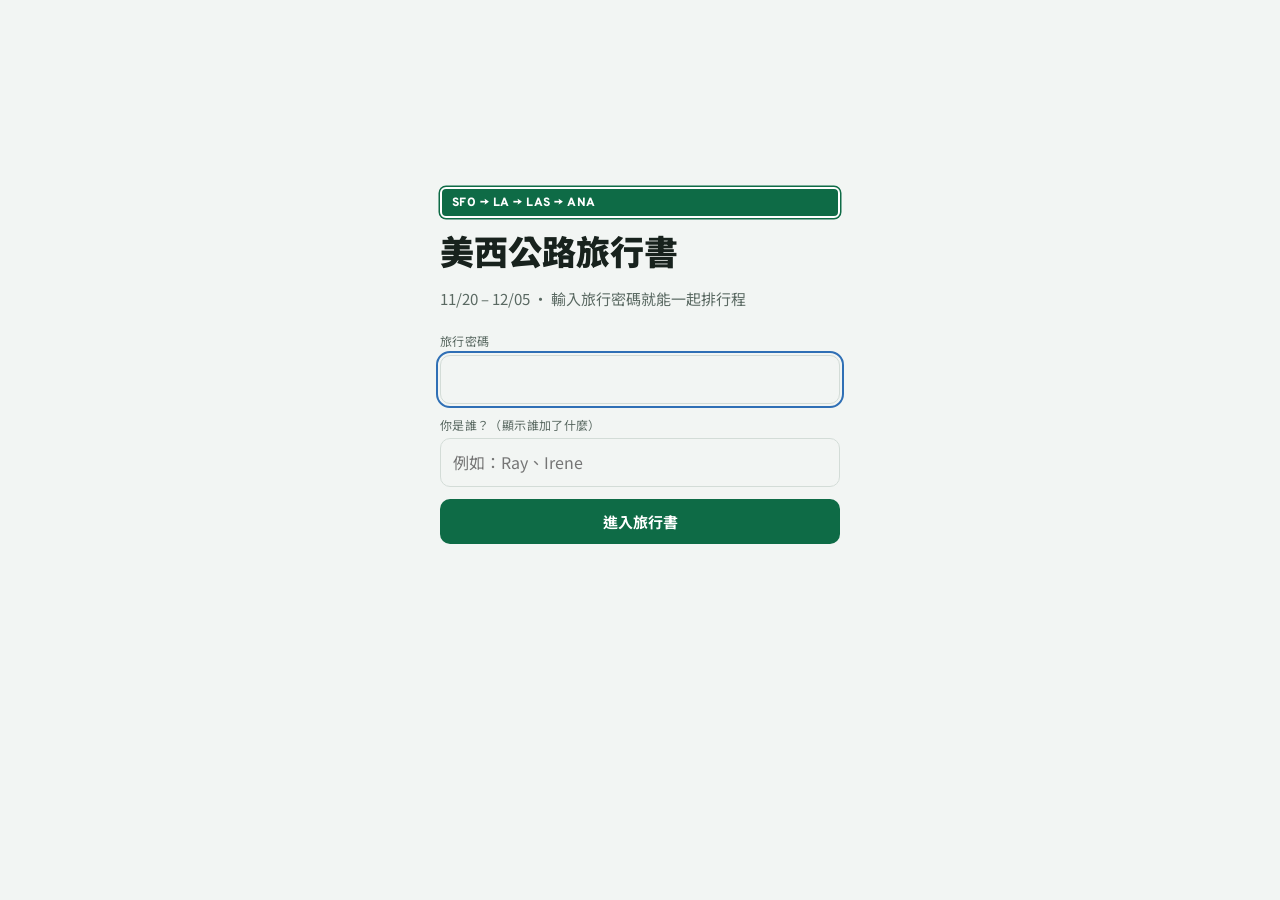
==== index.html @ 907d8ca8 "新增問題討論區，AI 小幫手根據行程回答 Co-Authored-By: Claude Opus 5.5 <noreply@anthropic.com> Claude-Session: https:/" ====
<!doctype html>
<html lang="zh-Hant">
<head>
<meta charset="utf-8">
<meta name="viewport" content="width=device-width,initial-scale=1,viewport-fit=cover">
<meta name="theme-color" content="#0E6B46">
<meta name="robots" content="noindex,nofollow">
<title>美西公路旅行書</title>
<link rel="preconnect" href="https://fonts.googleapis.com">
<link rel="preconnect" href="https://fonts.gstatic.com" crossorigin>
<link rel="stylesheet" href="https://fonts.googleapis.com/css2?family=Overpass:wght@400;600;800;900&family=Overpass+Mono:wght@500;700&family=Noto+Sans+TC:wght@400;500;700;900&display=swap">
<link rel="stylesheet" href="style.css?v=10">
<link rel="icon" href="data:image/svg+xml,%3Csvg xmlns='http://www.w3.org/2000/svg' viewBox='0 0 64 64'%3E%3Crect x='4' y='10' width='56' height='44' rx='8' fill='%230E6B46' stroke='white' stroke-width='3'/%3E%3Cpath d='M18 40h28M32 22v18m-8-8 8-10 8 10' stroke='white' stroke-width='5' fill='none' stroke-linecap='round' stroke-linejoin='round'/%3E%3C/svg%3E">
</head>
<body>

<!-- 密碼畫面 -->
<main id="gate" class="gate" hidden>
  <div class="gate-card">
    <div class="sign big">SFO → LA → LAS → ANA</div>
    <h1>美西公路旅行書</h1>
    <p class="muted">11/20 – 12/05 · 輸入旅行密碼就能一起排行程</p>
    <form id="gateForm" class="stack" autocomplete="off">
      <div class="field"><label for="gPass">旅行密碼</label><input id="gPass" type="password" required autocomplete="current-password"></div>
      <div class="field"><label for="gName">你是誰？（顯示誰加了什麼）</label><input id="gName" type="text" maxlength="20" placeholder="例如：Ray、Irene"></div>
      <button class="btn" id="gBtn" type="submit">進入旅行書</button>
      <p class="err" id="gErr" role="alert"></p>
    </form>
  </div>
</main>

<!-- 主畫面 -->
<div id="app" class="wrap" hidden>
  <header class="hero">
    <div class="eyebrow">11/20 – 12/05 · 16 天 · 自駕一圈</div>
    <h1>美西公路旅行書</h1>
    <p class="count" id="count"></p>
    <div class="route" aria-label="路線">
      <span class="sign">SFO</span><span class="arr">→</span><span class="sign">LA</span><span class="arr">→</span><span class="sign">LAS</span><span class="arr">→</span><span class="sign">ANAHEIM</span><span class="arr">→</span><span class="sign">SFO</span>
    </div>
  </header>

  <form class="namebar" id="nameBar" autocomplete="off" hidden>
    <label for="nName">你是誰？加行程時會標上名字</label>
    <div class="namebar-row"><input type="text" id="nName" maxlength="20" placeholder="例如：Irene"><button class="btn sm" type="submit">好</button></div>
  </form>

  <form class="add" id="addForm" autocomplete="off">
    <h2>看到不錯的地方？貼上來</h2>
    <p class="hint">IG Reels、TikTok、YouTube、Google 地圖、小紅書都可以。貼上連結後，AI 會判斷地點、停留多久，直接排進適合的那天。排錯了可以按「復原」或自己改。</p>
    <div class="field">
      <label for="fUrl">連結</label>
      <div class="urlrow">
        <div class="urlbox"><input type="text" id="fUrl" inputmode="url" placeholder="https://www.instagram.com/reel/…"><span class="tag" id="fTag" hidden></span></div>
        <button class="btn ai" type="button" id="fAi">✨ AI 判斷</button>
      </div>
    </div>
    <div class="aibox" id="fAiBox" role="status" hidden></div>
    <div class="field"><label for="fTitle">這是哪裡／做什麼</label><input type="text" id="fTitle" maxlength="200" placeholder="例如：Santa Monica 的早午餐店"></div>
    <div class="row2">
      <div class="field"><label for="fDay">排到哪天</label><select id="fDay"></select></div>
      <div class="field"><label for="fTime">時間（選填）</label><input type="text" id="fTime" maxlength="40" placeholder="例如 18:00、傍晚"></div>
    </div>
    <div class="field"><label for="fStay">預計停留多久（選填）</label><input type="text" id="fStay" maxlength="40" placeholder="例如 1 小時、半天，空著就讓 AI 建議"></div>
    <div class="field"><label for="fNote">備註（選填）</label><input type="text" id="fNote" maxlength="2000" placeholder="例如：要預約、只開到下午 3 點"></div>
    <div class="photo-pick">
      <label class="pick" for="fPhoto"><span class="pick-ic" aria-hidden="true">＋</span><span>加照片（Reels 截圖也可以）</span></label>
      <input type="file" id="fPhoto" accept="image/*" class="sr">
      <div class="preview" id="fPreview" hidden><img alt="" id="fPreviewImg"><button type="button" class="ic" id="fPhotoClear" aria-label="移除照片">✕</button></div>
    </div>
    <div class="actions">
      <button class="btn" type="submit" id="fBtn">加進行程</button>
      <span class="hint" id="fMsg" role="status"></span>
    </div>
  </form>

  <nav class="nav" id="nav" aria-label="跳到某一天"></nav>

  <section class="sec" id="wish">
    <div class="sec-head">
      <div class="sign exit wishsign"><span class="md">想去</span><span class="wd">WISH LIST</span></div>
      <div class="sec-title"><h3>想去清單</h3><span class="sub">還沒排進哪一天的口袋名單</span></div>
    </div>
    <ul class="wishlist" id="list-wish"><li class="empty">正在載入行程…</li></ul>
  </section>

  <section class="sec" id="qa">
    <div class="sec-head">
      <div class="sign exit qasign"><span class="md">Q&amp;A</span><span class="wd">ASK</span></div>
      <div class="sec-title"><h3>問題討論</h3><span class="sub">對行程有疑問就問，大家可以回答，AI 小幫手也會先根據行程回覆</span></div>
    </div>
    <form class="qa-ask" id="qaForm" autocomplete="off">
      <label for="qaBody" class="sr">你的問題</label>
      <textarea id="qaBody" rows="2" maxlength="2000" placeholder="例如：11/24 幾點從 LA 出發比較不會塞車？"></textarea>
      <div class="actions"><button class="btn" type="submit" id="qaBtn">發問</button><span class="hint" id="qaMsg" role="status"></span></div>
    </form>
    <ul class="qa-list" id="qaList"><li class="empty">還沒有人發問。</li></ul>
  </section>

  <div id="days" class="days"></div>

  <footer class="foot">
    <span>兩個人看到的是同一份，每 20 秒自動更新。</span>
    <button class="linkbtn" type="button" id="logout">登出這支手機</button>
  </footer>
</div>

<div id="setup" class="gate" hidden><div class="gate-card"><h1>還沒設定好</h1><p class="muted">config.js 裡還沒有填 Supabase 的網址和金鑰。</p></div></div>
<div class="toast" id="toast" role="status" aria-live="polite" hidden></div>

<script src="config.js"></script>
<script src="app.js?v=10"></script>
</body>
</html>
---- style.css ----
/* Layout: one road column for the phone. Paste bar, a photo wall of wishes, then sixteen days, each opening on a cover photo with an exit-sign date. */
:root{
  --bg:#F2F5F3; --surface:#FFFFFF; --ink:#18221D; --muted:#5A6962; --line:#D3DCD7; --soft:#E7EDE9;
  --sign:#0E6B46; --sign-ink:#FFFFFF; --amber:#F2B51D; --amber-ink:#3A2A00; --amber-soft:#FCF1D0;
  --danger:#B3261E; --focus:#2F6FB5; --on-photo:#FFFFFF; --shade:rgba(8,14,11,.72);
  --sf:#C2452D; --la:#2F6FB5; --lv:#8E3FA8; --ana:#B07800;
  --display:"Overpass","Noto Sans TC",system-ui,sans-serif;
  --body:"Noto Sans TC","Overpass",system-ui,sans-serif;
  --mono:"Overpass Mono",ui-monospace,SFMono-Regular,monospace;
  --r:14px;
  color-scheme:light;
}
@media (prefers-color-scheme: dark){ :root:not([data-theme="light"]){
  --bg:#111613; --surface:#1A211D; --ink:#E5ECE8; --muted:#98A79F; --line:#2B3530; --soft:#222A26;
  --sign:#1E8A5B; --sign-ink:#FFFFFF; --amber:#E2AA17; --amber-ink:#271B00; --amber-soft:#2D2712;
  --danger:#F08A80; --focus:#7FB0EA; --shade:rgba(0,0,0,.78);
  --sf:#E57C63; --la:#71A5E2; --lv:#C688DB; --ana:#E2B23E; color-scheme:dark } }
:root[data-theme="dark"]{
  --bg:#111613; --surface:#1A211D; --ink:#E5ECE8; --muted:#98A79F; --line:#2B3530; --soft:#222A26;
  --sign:#1E8A5B; --sign-ink:#FFFFFF; --amber:#E2AA17; --amber-ink:#271B00; --amber-soft:#2D2712;
  --danger:#F08A80; --focus:#7FB0EA; --shade:rgba(0,0,0,.78);
  --sf:#E57C63; --la:#71A5E2; --lv:#C688DB; --ana:#E2B23E; color-scheme:dark }

*{box-sizing:border-box}
html{-webkit-text-size-adjust:100%}
body{margin:0;background:var(--bg);color:var(--ink);font-family:var(--body);font-size:15px;line-height:1.55;
  padding-left:max(16px,env(safe-area-inset-left,0px));padding-right:max(16px,env(safe-area-inset-right,0px));
  padding-block:calc(20px + env(safe-area-inset-top,0px)) calc(80px + env(safe-area-inset-bottom,0px))}
body::before{content:"";position:fixed;inset:0 0 auto;height:env(safe-area-inset-top,0px);z-index:10;background:var(--bg)}
img{max-width:100%;display:block}
[hidden]{display:none!important}
a{color:inherit}
button,input,select,textarea{font:inherit;color:inherit}
:focus-visible{outline:2px solid var(--focus);outline-offset:2px;border-radius:6px}
.sr{position:absolute;width:1px;height:1px;opacity:0;pointer-events:none}
.muted{color:var(--muted)}
.wrap{max-width:720px;margin:0 auto;display:flex;flex-direction:column;gap:24px}

/* highway sign */
.sign{font-family:var(--display);font-weight:800;letter-spacing:.04em;background:var(--sign);color:var(--sign-ink);
  border-radius:6px;border:2px solid var(--sign-ink);box-shadow:0 0 0 1.5px var(--sign);padding:4px 9px 2px;font-size:13px;display:inline-block}
.sign.big{font-size:12px;padding:5px 10px 3px}

/* gate */
.gate{min-height:80vh;display:grid;place-items:center}
.gate-card{width:100%;max-width:400px;display:flex;flex-direction:column;gap:12px}
.gate h1{font-family:var(--display);font-weight:900;font-size:34px;line-height:1.1;margin:8px 0 0}
.gate p{margin:0}
.stack{display:flex;flex-direction:column;gap:12px;margin-top:10px}
.err{color:var(--danger);font-size:14px;min-height:1.2em}

/* hero */
.eyebrow{font-family:var(--mono);font-size:12px;letter-spacing:.08em;color:var(--muted);text-transform:uppercase}
.hero h1{font-family:var(--display);font-weight:900;font-size:clamp(30px,8vw,44px);line-height:1.08;margin:6px 0;text-wrap:balance}
.count{color:var(--muted);margin:0}
.route{display:flex;flex-wrap:wrap;align-items:center;gap:6px;margin-top:14px}
.route .arr{color:var(--muted);font-family:var(--mono)}

.namebar{background:var(--amber-soft);border-radius:var(--r);padding:12px 14px;display:flex;flex-direction:column;gap:8px}
.namebar label{font-size:14px;font-weight:700}
.namebar-row{display:flex;gap:8px}
.namebar-row input{flex:1}

/* forms */
.add{background:var(--surface);border:1px solid var(--line);border-radius:var(--r);padding:16px;display:flex;flex-direction:column;gap:12px}
.add h2{font-family:var(--display);font-size:18px;font-weight:800;margin:0}
.hint{margin:0;color:var(--muted);font-size:13px}
.field{display:flex;flex-direction:column;gap:4px;min-width:0}
.field label{font-size:12px;color:var(--muted);letter-spacing:.03em}
input[type=text],input[type=password],select,textarea{width:100%;background:var(--bg);border:1px solid var(--line);border-radius:10px;padding:11px 12px;min-width:0;font-size:16px}
textarea{resize:vertical;min-height:44px}
.row2{display:grid;grid-template-columns:1fr 1fr;gap:10px}
@media (max-width:520px){.row2{grid-template-columns:1fr}}
.urlrow{display:flex;gap:8px;align-items:stretch}
.urlrow .urlbox{flex:1;min-width:0}
.btn.ai{flex:none;background:var(--ink);color:var(--bg);white-space:nowrap}
.aibox{font-size:13.5px;border-radius:10px;padding:10px 12px;background:var(--soft);line-height:1.5}
.aibox.ok{background:color-mix(in srgb,var(--sign) 12%,var(--surface));border:1px solid color-mix(in srgb,var(--sign) 35%,transparent)}
.aibox.warn{background:var(--amber-soft)}
.aibox b{font-weight:700}
.aibtns{display:flex;gap:8px;margin-top:8px;flex-wrap:wrap}
.chip-stay{color:var(--muted);background:var(--surface)}
.list .leg{list-style:none;margin:-2px 0}
.leg a{display:flex;align-items:center;gap:8px;font-size:12.5px;color:var(--muted);text-decoration:none;padding:6px 10px;border-radius:9px;border:1px dashed var(--line);background:transparent}
.leg a:hover{border-color:var(--muted);color:var(--ink)}
.leg-go{margin-left:auto;font-weight:600;color:var(--sign);flex:none}
.leg-txt{display:flex;flex-direction:column;min-width:0;line-height:1.3}
.leg.ok .leg-main{color:var(--ink);font-weight:700;font-variant-numeric:tabular-nums}
.leg-sub{font-size:11px;color:var(--muted)}
.leg.wait .leg-main{opacity:.7}
.urlbox{position:relative}
.urlbox input{padding-right:80px}
.urlbox .tag{position:absolute;right:8px;top:50%;transform:translateY(-50%);pointer-events:none}
.actions{display:flex;gap:12px;align-items:center;flex-wrap:wrap}
.btn{border:0;border-radius:10px;padding:11px 18px;font-weight:700;cursor:pointer;background:var(--sign);color:var(--sign-ink)}
.btn:disabled{opacity:.55;cursor:default}
.btn.ghost{background:var(--surface);color:var(--ink);border:1px solid var(--line);font-weight:500}
.btn.danger{background:var(--danger);color:var(--surface)}
.btn.sm{padding:7px 12px;font-size:13px}
.linkbtn{background:none;border:0;color:var(--muted);text-decoration:underline;cursor:pointer;font-size:12.5px;padding:4px}

.photo-pick{display:flex;gap:12px;align-items:center;flex-wrap:wrap}
.pick{display:inline-flex;align-items:center;gap:8px;border:1.5px dashed var(--line);border-radius:10px;padding:10px 14px;cursor:pointer;color:var(--muted);font-size:14px}
.pick:hover{border-color:var(--muted)}
.pick-ic{font-weight:700;color:var(--sign)}
.preview{position:relative;width:88px;height:66px;border-radius:9px;overflow:hidden;border:1px solid var(--line)}
.preview img{width:100%;height:100%;object-fit:cover}
.preview .ic{position:absolute;top:3px;right:3px;width:24px;height:24px;background:var(--shade);color:var(--on-photo);border:0;font-size:11px}

/* nav */
.nav{position:sticky;top:env(safe-area-inset-top,0px);z-index:5;background:var(--bg);margin-inline:-4px;padding:8px 4px;overflow-x:auto;display:flex;gap:6px;scrollbar-width:none}
.nav::-webkit-scrollbar{display:none}
.nav a{flex:none;text-decoration:none;font-family:var(--mono);font-size:12px;padding:6px 10px;border-radius:999px;border:1px solid var(--line);background:var(--surface);white-space:nowrap}
.nav a .dot{display:inline-block;width:7px;height:7px;border-radius:50%;margin-right:5px;vertical-align:1px}
.nav a.qa-chip{background:var(--ink);color:var(--bg);border-color:var(--ink);font-family:var(--body);font-weight:700}
.nav a.wish{background:var(--amber);color:var(--amber-ink);border-color:var(--amber);font-family:var(--body);font-weight:700}

/* sections */
.days{display:flex;flex-direction:column;gap:34px}
.sec{scroll-margin-top:62px;display:flex;flex-direction:column;gap:12px}
.sec-head{display:flex;align-items:center;gap:12px;flex-wrap:wrap}
.exit{display:flex;flex-direction:column;align-items:center;justify-content:center;min-width:66px;line-height:1;padding:6px 8px 5px;border-radius:8px}
.exit .md{font-weight:900;font-size:20px;font-variant-numeric:tabular-nums}
.exit .wd{font-size:9.5px;letter-spacing:.1em;margin-top:4px;font-weight:600}
.wishsign{background:var(--amber);color:var(--amber-ink);border-color:var(--amber-ink);box-shadow:0 0 0 2px var(--amber);transform:rotate(-2deg)}
.sec-title{display:flex;flex-direction:column;gap:2px;min-width:0;flex:1}
.sec-title h3{margin:0;font-family:var(--display);font-weight:800;font-size:19px}
.sec-title .sub{font-size:13px;color:var(--muted)}

/* Q&A */
.qasign{background:var(--ink);color:var(--bg);border-color:var(--bg);box-shadow:0 0 0 2px var(--ink)}
.qa-ask{display:flex;flex-direction:column;gap:8px}
.qa-list{list-style:none;margin:0;padding:0;display:flex;flex-direction:column;gap:10px}
.qa{background:var(--surface);border:1px solid var(--line);border-radius:var(--r);padding:12px;display:flex;flex-direction:column;gap:10px;min-width:0}
.qa-q{font-weight:700;font-size:15.5px;white-space:pre-wrap;word-break:break-word}
.qa-meta{font-size:12px;color:var(--muted);display:flex;gap:10px;align-items:center;flex-wrap:wrap}
.qa-meta .spacer{flex:1}
.ans{border-left:3px solid var(--line);padding:2px 0 2px 10px;display:flex;flex-direction:column;gap:3px}
.ans.ai{border-left-color:var(--sign)}
.ans-who{font-size:12px;font-weight:700;color:var(--muted)}
.ans.ai .ans-who{color:var(--sign)}
.ans-body{font-size:14px;white-space:pre-wrap;word-break:break-word}
.ans.thinking .ans-body{color:var(--muted)}
.qa-reply{display:flex;gap:8px}
.qa-reply input{flex:1}
.linkbtn.sm{font-size:12px}

/* day cover */
.cover{position:relative;border-radius:18px;overflow:hidden;min-height:150px;display:flex;align-items:flex-end;
  background:linear-gradient(135deg,color-mix(in srgb,var(--c) 26%,var(--surface)) 0%,var(--surface) 75%);border:1px solid var(--line)}
.cover::after{content:"";position:absolute;inset:0;pointer-events:none;opacity:.5;
  background-image:repeating-linear-gradient(90deg,transparent 0 22px,color-mix(in srgb,var(--c) 18%,transparent) 22px 34px);
  mask-image:linear-gradient(180deg,transparent 0 62%,#000 62% 66%,transparent 66%);-webkit-mask-image:linear-gradient(180deg,transparent 0 62%,#000 62% 66%,transparent 66%)}
.cover img{position:absolute;inset:0;width:100%;height:100%;object-fit:cover}
.credit{position:absolute;z-index:2;right:10px;bottom:8px;font-size:10px;color:var(--on-photo);opacity:.75;text-decoration:none}
.cover:not(.has-photo) .credit{display:none}
.cover.has-photo{aspect-ratio:16/10;min-height:0;border:0;max-width:100%}
.cover.has-photo::after{opacity:1;mask-image:none;-webkit-mask-image:none;background:linear-gradient(180deg,transparent 40%,var(--shade) 100%)}
.cover-in{position:relative;z-index:1;display:flex;align-items:flex-end;gap:12px;padding:14px 14px 22px;width:100%;flex-wrap:wrap}
.cover.has-photo .cover-in{color:var(--on-photo)}
.cover-txt{display:flex;flex-direction:column;gap:2px;min-width:0;flex:1}
.cover-txt h3{margin:0;font-family:var(--display);font-weight:900;font-size:22px;line-height:1.15}
.cover-txt .sub{font-size:13px;opacity:.85}
.cover-btn{position:absolute;z-index:2;top:10px;right:10px;border:0;border-radius:999px;padding:6px 11px;font-size:12px;cursor:pointer;
  background:var(--surface);color:var(--ink);box-shadow:0 1px 4px rgba(0,0,0,.15)}
.cover.has-photo .cover-btn{background:var(--shade);color:var(--on-photo);box-shadow:none}

.drive{display:flex;gap:10px;align-items:center;font-size:13px;background:var(--soft);border-radius:10px;padding:9px 12px}
.drive .lane{font-family:var(--mono);font-weight:700;background:var(--surface);border:1.5px solid var(--ink);border-radius:5px;padding:1px 6px;font-size:12px;flex:none}

/* lists */
.list{list-style:none;margin:0;padding:0 0 0 22px;display:flex;flex-direction:column;gap:10px;position:relative}
.list::before{content:"";position:absolute;left:8px;top:6px;bottom:6px;border-left:2px dashed var(--line)}
.wishlist{list-style:none;margin:0;padding:0;display:grid;grid-template-columns:repeat(auto-fill,minmax(160px,1fr));gap:10px}
.empty{color:var(--muted);font-size:13px;border:1px dashed var(--line);border-radius:12px;padding:12px;grid-column:1/-1;background:var(--surface)}
.add-here{align-self:flex-start;margin-left:22px}

.item{background:var(--surface);border:1px solid var(--line);border-radius:var(--r);display:flex;flex-direction:column;position:relative;min-width:0}
.list .item::before{content:"";position:absolute;left:-19px;top:18px;width:10px;height:10px;border-radius:50%;background:var(--bg);border:2px solid var(--muted)}
.list .item.has-thumb::before{border-color:var(--sign);background:var(--sign)}
.wishlist .item{border-top:4px solid var(--amber)}
.body{padding:10px;display:flex;gap:12px;align-items:flex-start}
.thumb{flex:none;width:104px;aspect-ratio:3/4;border-radius:10px;overflow:hidden;background:var(--soft);display:block;text-decoration:none;max-width:100%}
.thumb img{width:100%;height:100%;object-fit:cover}
.thumb-play{width:100%;height:100%;display:flex;flex-direction:column;align-items:center;justify-content:center;gap:6px;color:var(--muted);
  background:linear-gradient(160deg,var(--soft),var(--surface))}
.thumb-play.ig{background:linear-gradient(160deg,color-mix(in srgb,#F58529 30%,var(--surface)),color-mix(in srgb,#DD2A7B 35%,var(--surface)),color-mix(in srgb,#8134AF 30%,var(--surface)));color:var(--ink)}
.thumb-play.tt{background:linear-gradient(160deg,color-mix(in srgb,#25F4EE 28%,var(--surface)),color-mix(in srgb,#FE2C55 28%,var(--surface)));color:var(--ink)}
.thumb-play.yt{background:color-mix(in srgb,#FF0000 18%,var(--surface));color:var(--ink)}
.thumb-play .play{width:38px;height:38px;border-radius:50%;background:var(--surface);display:grid;place-items:center;font-size:15px;padding-left:3px;box-shadow:0 1px 6px rgba(0,0,0,.18)}
.thumb-lbl{font-family:var(--mono);font-size:11px;font-weight:700}
.wishlist .body{flex-direction:column;gap:8px}
.wishlist .thumb{width:100%;aspect-ratio:4/3}
.wishlist .acts{align-self:flex-end}
.chips{display:flex;flex-wrap:wrap;gap:6px;margin-top:6px}
.chip{display:inline-flex;align-items:center;gap:4px;font-size:12.5px;font-weight:600;text-decoration:none;padding:4px 10px;border-radius:999px;border:1px solid var(--line);background:var(--bg)}
.chip-link{background:var(--sign);color:var(--sign-ink);border-color:var(--sign)}
.chip-link.ig{background:#C13584;border-color:#C13584;color:#fff}
.chip-link.tt{background:var(--ink);border-color:var(--ink);color:var(--bg)}
.chip-link.yt{background:#D11;border-color:#D11;color:#fff}
.chip-map{color:var(--ink)}
@media (max-width:420px){.thumb{width:84px}}
.tag{flex:none;font-family:var(--mono);font-size:11px;font-weight:700;padding:2px 6px;border-radius:5px;background:var(--soft);color:var(--muted);margin-top:2px;letter-spacing:.02em}
.tag.ig{background:color-mix(in srgb,#E1306C 14%,transparent);color:#C13584}
.tag.yt{background:color-mix(in srgb,#FF0000 12%,transparent);color:#D11}
.tag.map{background:color-mix(in srgb,#34A853 15%,transparent);color:#1E8E3E}
.tag.xhs{background:color-mix(in srgb,#FF2442 12%,transparent);color:#E0243F}
.main{flex:1;min-width:0;display:flex;flex-direction:column;gap:3px}
.ttl{font-weight:700;word-break:break-word;font-size:15.5px;line-height:1.4}
.ttl a{text-decoration:underline;text-decoration-color:var(--line);text-underline-offset:3px}
.time{font-family:var(--mono);font-size:12.5px;color:var(--sign);font-weight:700;margin-right:6px}
.note{font-size:13.5px;color:var(--muted);white-space:pre-wrap;word-break:break-word}
.meta{font-size:12px;color:var(--muted);display:flex;gap:10px;flex-wrap:wrap;align-items:center}
.meta a{color:var(--muted)}
.acts{display:flex;gap:4px;flex:none}
.ic{border:1px solid var(--line);background:var(--surface);border-radius:8px;width:32px;height:32px;cursor:pointer;display:grid;place-items:center;font-size:13px;color:var(--muted)}
.ic:disabled{opacity:.35;cursor:default}
.edit{display:flex;flex-direction:column;gap:10px;border-top:1px solid var(--line);padding:12px}
.edit .btns{display:flex;gap:8px;flex-wrap:wrap;align-items:center}
.edit .btns .spacer{flex:1}
.confirm{display:flex;gap:6px;align-items:center;font-size:13px}

.toast{position:fixed;left:50%;bottom:calc(18px + env(safe-area-inset-bottom,0px));transform:translateX(-50%);background:var(--ink);color:var(--bg);
  padding:10px 16px;border-radius:999px;font-size:14px;z-index:20;max-width:calc(100% - 32px)}
.foot{color:var(--muted);font-size:12.5px;display:flex;justify-content:space-between;gap:10px;flex-wrap:wrap;align-items:center;border-top:1px solid var(--line);padding-top:16px}
@media (prefers-reduced-motion:no-preference){html{scroll-behavior:smooth}.item{transition:border-color .15s}}
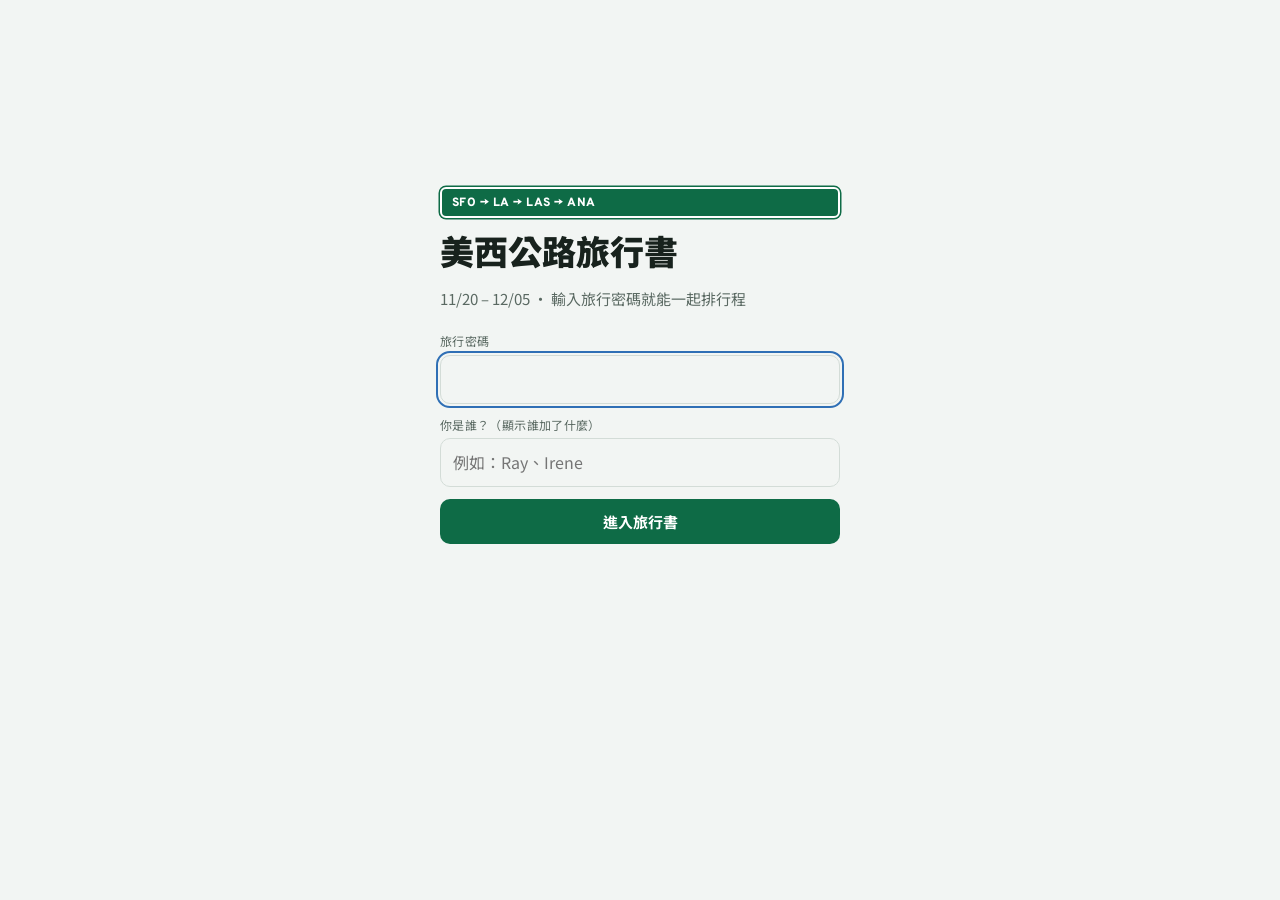
==== commit 17fd9320: "只寫大概名字也能 AI 判斷；每個景點加「到這裡要做的事」筆記 Co-Authored-By: Claude Opus 5.5 <noreply@anthropic.com> Claude-Sessi" ====
--- a/index.html
+++ b/index.html
@@ -9,7 +9,7 @@
 <link rel="preconnect" href="https://fonts.googleapis.com">
 <link rel="preconnect" href="https://fonts.gstatic.com" crossorigin>
 <link rel="stylesheet" href="https://fonts.googleapis.com/css2?family=Overpass:wght@400;600;800;900&family=Overpass+Mono:wght@500;700&family=Noto+Sans+TC:wght@400;500;700;900&display=swap">
-<link rel="stylesheet" href="style.css?v=10">
+<link rel="stylesheet" href="style.css?v=12">
 <link rel="icon" href="data:image/svg+xml,%3Csvg xmlns='http://www.w3.org/2000/svg' viewBox='0 0 64 64'%3E%3Crect x='4' y='10' width='56' height='44' rx='8' fill='%230E6B46' stroke='white' stroke-width='3'/%3E%3Cpath d='M18 40h28M32 22v18m-8-8 8-10 8 10' stroke='white' stroke-width='5' fill='none' stroke-linecap='round' stroke-linejoin='round'/%3E%3C/svg%3E">
 </head>
 <body>
@@ -47,31 +47,33 @@
 
   <form class="add" id="addForm" autocomplete="off">
     <h2>看到不錯的地方？貼上來</h2>
-    <p class="hint">IG Reels、TikTok、YouTube、Google 地圖、小紅書都可以。貼上連結後，AI 會判斷地點、停留多久，直接排進適合的那天。排錯了可以按「復原」或自己改。</p>
+    <p class="hint">有 IG Reels、TikTok、Google 地圖連結就貼上；只知道大概名字也可以，寫在「地點名字」。按 ✨ AI 判斷，它會找出正確地點、停留多久，直接排進適合的那天。</p>
     <div class="field">
-      <label for="fUrl">連結</label>
-      <div class="urlrow">
-        <div class="urlbox"><input type="text" id="fUrl" inputmode="url" placeholder="https://www.instagram.com/reel/…"><span class="tag" id="fTag" hidden></span></div>
-        <button class="btn ai" type="button" id="fAi">✨ AI 判斷</button>
-      </div>
+      <label for="fUrl">連結（選填）</label>
+      <div class="urlbox"><input type="text" id="fUrl" inputmode="url" placeholder="https://www.instagram.com/reel/…"><span class="tag" id="fTag" hidden></span></div>
     </div>
+    <div class="field"><label for="fTitle">地點名字（只知道大概也可以）</label><input type="text" id="fTitle" maxlength="200" placeholder="例如：聖塔莫尼卡那家很紅的潛艇堡"></div>
+    <div class="field"><label for="fMemo">📝 筆記：到這裡要做什麼（選填）</label><textarea id="fMemo" rows="2" maxlength="4000" placeholder="一行一件事，例如：&#10;點招牌 Godmother 潛艇堡&#10;買伴手禮給阿嬤"></textarea></div>
+    <div class="photo-pick">
+      <label class="pick" for="fPhoto"><span class="pick-ic" aria-hidden="true">＋</span><span>加照片（Reels 截圖也可以）</span></label>
+      <input type="file" id="fPhoto" accept="image/*" class="sr">
+      <div class="preview" id="fPreview" hidden><img alt="" id="fPreviewImg"><button type="button" class="ic" id="fPhotoClear" aria-label="移除照片">✕</button></div>
+    </div>
+    <button class="btn ai wide" type="button" id="fAi">✨ AI 判斷並排進行程</button>
     <div class="aibox" id="fAiBox" role="status" hidden></div>
-    <div class="field"><label for="fTitle">這是哪裡／做什麼</label><input type="text" id="fTitle" maxlength="200" placeholder="例如：Santa Monica 的早午餐店"></div>
+    <details class="manual" id="fManual">
+      <summary>或自己選日期、時間</summary>
     <div class="row2">
       <div class="field"><label for="fDay">排到哪天</label><select id="fDay"></select></div>
       <div class="field"><label for="fTime">時間（選填）</label><input type="text" id="fTime" maxlength="40" placeholder="例如 18:00、傍晚"></div>
     </div>
     <div class="field"><label for="fStay">預計停留多久（選填）</label><input type="text" id="fStay" maxlength="40" placeholder="例如 1 小時、半天，空著就讓 AI 建議"></div>
     <div class="field"><label for="fNote">備註（選填）</label><input type="text" id="fNote" maxlength="2000" placeholder="例如：要預約、只開到下午 3 點"></div>
-    <div class="photo-pick">
-      <label class="pick" for="fPhoto"><span class="pick-ic" aria-hidden="true">＋</span><span>加照片（Reels 截圖也可以）</span></label>
-      <input type="file" id="fPhoto" accept="image/*" class="sr">
-      <div class="preview" id="fPreview" hidden><img alt="" id="fPreviewImg"><button type="button" class="ic" id="fPhotoClear" aria-label="移除照片">✕</button></div>
-    </div>
     <div class="actions">
-      <button class="btn" type="submit" id="fBtn">加進行程</button>
+      <button class="btn ghost" type="submit" id="fBtn">照我選的加進行程</button>
       <span class="hint" id="fMsg" role="status"></span>
     </div>
+    </details>
   </form>
 
   <nav class="nav" id="nav" aria-label="跳到某一天"></nav>
@@ -109,6 +111,6 @@
 <div class="toast" id="toast" role="status" aria-live="polite" hidden></div>
 
 <script src="config.js"></script>
-<script src="app.js?v=10"></script>
+<script src="app.js?v=12"></script>
 </body>
 </html>
--- a/style.css
+++ b/style.css
@@ -74,6 +74,14 @@
 .urlrow{display:flex;gap:8px;align-items:stretch}
 .urlrow .urlbox{flex:1;min-width:0}
 .btn.ai{flex:none;background:var(--ink);color:var(--bg);white-space:nowrap}
+.btn.wide{width:100%;padding:13px}
+.manual{border-top:1px dashed var(--line);padding-top:10px}
+.manual>summary{cursor:pointer;color:var(--muted);font-size:13.5px;padding:4px 0}
+.manual[open]{display:flex;flex-direction:column;gap:12px}
+.memo{background:var(--amber-soft);border-radius:9px;padding:8px 12px;font-size:13.5px;margin:0 10px 10px}
+.memo-h{font-size:12px;font-weight:700;color:var(--amber-ink);margin-bottom:2px}
+.memo ul{margin:0;padding-left:18px}
+.memo li{word-break:break-word}
 .aibox{font-size:13.5px;border-radius:10px;padding:10px 12px;background:var(--soft);line-height:1.5}
 .aibox.ok{background:color-mix(in srgb,var(--sign) 12%,var(--surface));border:1px solid color-mix(in srgb,var(--sign) 35%,transparent)}
 .aibox.warn{background:var(--amber-soft)}
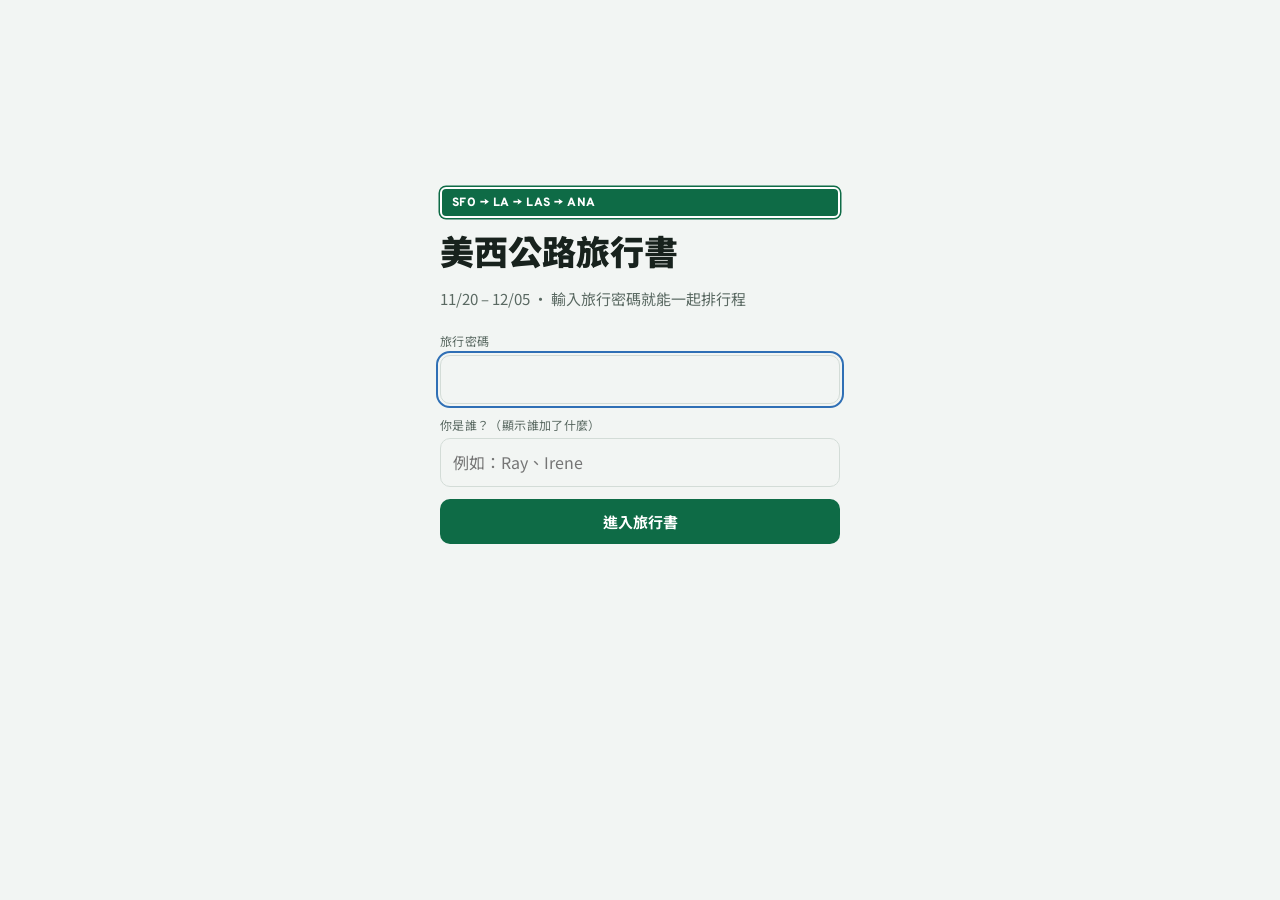
==== commit 08cac346: "一支 Reels 有多個景點時，拆開各自排進行程，重複的跳過，可一次全部復原 Co-Authored-By: Claude Opus 5.5 <noreply@anthropic.com> Claud" ====
--- a/index.html
+++ b/index.html
@@ -9,7 +9,7 @@
 <link rel="preconnect" href="https://fonts.googleapis.com">
 <link rel="preconnect" href="https://fonts.gstatic.com" crossorigin>
 <link rel="stylesheet" href="https://fonts.googleapis.com/css2?family=Overpass:wght@400;600;800;900&family=Overpass+Mono:wght@500;700&family=Noto+Sans+TC:wght@400;500;700;900&display=swap">
-<link rel="stylesheet" href="style.css?v=12">
+<link rel="stylesheet" href="style.css?v=13">
 <link rel="icon" href="data:image/svg+xml,%3Csvg xmlns='http://www.w3.org/2000/svg' viewBox='0 0 64 64'%3E%3Crect x='4' y='10' width='56' height='44' rx='8' fill='%230E6B46' stroke='white' stroke-width='3'/%3E%3Cpath d='M18 40h28M32 22v18m-8-8 8-10 8 10' stroke='white' stroke-width='5' fill='none' stroke-linecap='round' stroke-linejoin='round'/%3E%3C/svg%3E">
 </head>
 <body>
@@ -111,6 +111,6 @@
 <div class="toast" id="toast" role="status" aria-live="polite" hidden></div>
 
 <script src="config.js"></script>
-<script src="app.js?v=12"></script>
+<script src="app.js?v=13"></script>
 </body>
 </html>
--- a/style.css
+++ b/style.css
@@ -86,6 +86,7 @@
 .aibox.ok{background:color-mix(in srgb,var(--sign) 12%,var(--surface));border:1px solid color-mix(in srgb,var(--sign) 35%,transparent)}
 .aibox.warn{background:var(--amber-soft)}
 .aibox b{font-weight:700}
+.ailist{margin:4px 0;padding-left:18px;display:flex;flex-direction:column;gap:2px}
 .aibtns{display:flex;gap:8px;margin-top:8px;flex-wrap:wrap}
 .chip-stay{color:var(--muted);background:var(--surface)}
 .list .leg{list-style:none;margin:-2px 0}
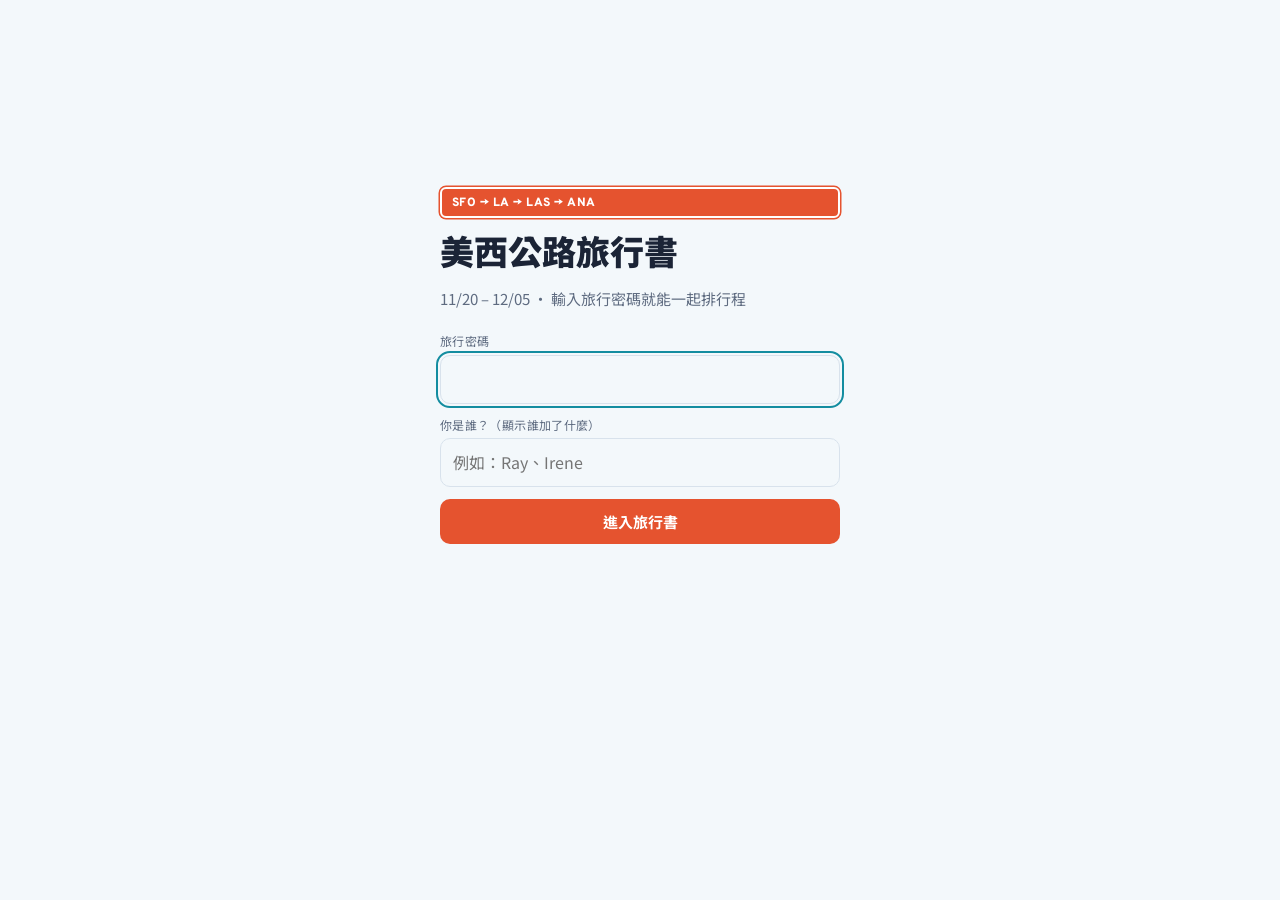
==== commit 4ca08bbe: "換成加州夕陽配色，標題拿掉自駕 Co-Authored-By: Claude Opus 5.5 <noreply@anthropic.com> Claude-Session: https://clau" ====
--- a/index.html
+++ b/index.html
@@ -3,14 +3,14 @@
 <head>
 <meta charset="utf-8">
 <meta name="viewport" content="width=device-width,initial-scale=1,viewport-fit=cover">
-<meta name="theme-color" content="#0E6B46">
+<meta name="theme-color" content="#FF8A4C">
 <meta name="robots" content="noindex,nofollow">
 <title>美西公路旅行書</title>
 <link rel="preconnect" href="https://fonts.googleapis.com">
 <link rel="preconnect" href="https://fonts.gstatic.com" crossorigin>
 <link rel="stylesheet" href="https://fonts.googleapis.com/css2?family=Overpass:wght@400;600;800;900&family=Overpass+Mono:wght@500;700&family=Noto+Sans+TC:wght@400;500;700;900&display=swap">
-<link rel="stylesheet" href="style.css?v=13">
-<link rel="icon" href="data:image/svg+xml,%3Csvg xmlns='http://www.w3.org/2000/svg' viewBox='0 0 64 64'%3E%3Crect x='4' y='10' width='56' height='44' rx='8' fill='%230E6B46' stroke='white' stroke-width='3'/%3E%3Cpath d='M18 40h28M32 22v18m-8-8 8-10 8 10' stroke='white' stroke-width='5' fill='none' stroke-linecap='round' stroke-linejoin='round'/%3E%3C/svg%3E">
+<link rel="stylesheet" href="style.css?v=15">
+<link rel="icon" href="data:image/svg+xml,%3Csvg xmlns='http://www.w3.org/2000/svg' viewBox='0 0 64 64'%3E%3Crect x='4' y='10' width='56' height='44' rx='8' fill='%23FF8A4C' stroke='white' stroke-width='3'/%3E%3Cpath d='M18 40h28M32 22v18m-8-8 8-10 8 10' stroke='white' stroke-width='5' fill='none' stroke-linecap='round' stroke-linejoin='round'/%3E%3C/svg%3E">
 </head>
 <body>
 
@@ -32,7 +32,7 @@
 <!-- 主畫面 -->
 <div id="app" class="wrap" hidden>
   <header class="hero">
-    <div class="eyebrow">11/20 – 12/05 · 16 天 · 自駕一圈</div>
+    <div class="eyebrow">11/20 – 12/05 · 16 天</div>
     <h1>美西公路旅行書</h1>
     <p class="count" id="count"></p>
     <div class="route" aria-label="路線">
@@ -111,6 +111,6 @@
 <div class="toast" id="toast" role="status" aria-live="polite" hidden></div>
 
 <script src="config.js"></script>
-<script src="app.js?v=13"></script>
+<script src="app.js?v=15"></script>
 </body>
 </html>
--- a/style.css
+++ b/style.css
@@ -1,9 +1,12 @@
-/* Layout: one road column for the phone. Paste bar, a photo wall of wishes, then sixteen days, each opening on a cover photo with an exit-sign date. */
+/* Layout: one road column for the phone. A sunset hero, the paste bar, a wish wall, then sixteen days, each opening on a cover photo with a sun-faded date sign. */
+/* Palette: California sunshine — sunset coral, golden-hour yellow, Pacific teal, bougainvillea pink, on a hazy sky white; night mode is a Pacific night navy. */
 :root{
-  --bg:#F2F5F3; --surface:#FFFFFF; --ink:#18221D; --muted:#5A6962; --line:#D3DCD7; --soft:#E7EDE9;
-  --sign:#0E6B46; --sign-ink:#FFFFFF; --amber:#F2B51D; --amber-ink:#3A2A00; --amber-soft:#FCF1D0;
-  --danger:#B3261E; --focus:#2F6FB5; --on-photo:#FFFFFF; --shade:rgba(8,14,11,.72);
-  --sf:#C2452D; --la:#2F6FB5; --lv:#8E3FA8; --ana:#B07800;
+  --bg:#F3F8FB; --surface:#FFFFFF; --ink:#1B2436; --muted:#5E6B80; --line:#D8E2EC; --soft:#EAF1F7;
+  --sign:#E5532F; --sign-ink:#FFFFFF; --amber:#FFC23D; --amber-ink:#3D2A00; --amber-soft:#FFF2CC;
+  --ocean:#138DA0; --pink:#F2547D;
+  --sun-a:#FFC75A; --sun-b:#F2703F; --sun-c:#D93E6A; --on-sun:#FFFFFF;
+  --danger:#C2261B; --focus:#138DA0; --on-photo:#FFFFFF; --shade:rgba(12,18,32,.72);
+  --sf:#E5532F; --la:#F2547D; --lv:#8A4FD1; --ana:#138DA0;
   --display:"Overpass","Noto Sans TC",system-ui,sans-serif;
   --body:"Noto Sans TC","Overpass",system-ui,sans-serif;
   --mono:"Overpass Mono",ui-monospace,SFMono-Regular,monospace;
@@ -11,15 +14,19 @@
   color-scheme:light;
 }
 @media (prefers-color-scheme: dark){ :root:not([data-theme="light"]){
-  --bg:#111613; --surface:#1A211D; --ink:#E5ECE8; --muted:#98A79F; --line:#2B3530; --soft:#222A26;
-  --sign:#1E8A5B; --sign-ink:#FFFFFF; --amber:#E2AA17; --amber-ink:#271B00; --amber-soft:#2D2712;
-  --danger:#F08A80; --focus:#7FB0EA; --shade:rgba(0,0,0,.78);
-  --sf:#E57C63; --la:#71A5E2; --lv:#C688DB; --ana:#E2B23E; color-scheme:dark } }
+  --bg:#0E1626; --surface:#162135; --ink:#EAF0F7; --muted:#9AA8BD; --line:#26344C; --soft:#1C2940;
+  --sign:#FF6A48; --sign-ink:#FFFFFF; --amber:#FFC94F; --amber-ink:#2A1D00; --amber-soft:#3A2E12;
+  --ocean:#3CC2D3; --pink:#FF7A9C;
+  --sun-a:#E8A43C; --sun-b:#E06A3A; --sun-c:#C93D6A; --on-sun:#FFFFFF;
+  --danger:#FF8A80; --focus:#3CC2D3; --shade:rgba(0,0,0,.78);
+  --sf:#FF7A5C; --la:#FF7A9C; --lv:#B88AF0; --ana:#3CC2D3; color-scheme:dark } }
 :root[data-theme="dark"]{
-  --bg:#111613; --surface:#1A211D; --ink:#E5ECE8; --muted:#98A79F; --line:#2B3530; --soft:#222A26;
-  --sign:#1E8A5B; --sign-ink:#FFFFFF; --amber:#E2AA17; --amber-ink:#271B00; --amber-soft:#2D2712;
-  --danger:#F08A80; --focus:#7FB0EA; --shade:rgba(0,0,0,.78);
-  --sf:#E57C63; --la:#71A5E2; --lv:#C688DB; --ana:#E2B23E; color-scheme:dark }
+  --bg:#0E1626; --surface:#162135; --ink:#EAF0F7; --muted:#9AA8BD; --line:#26344C; --soft:#1C2940;
+  --sign:#FF6A48; --sign-ink:#FFFFFF; --amber:#FFC94F; --amber-ink:#2A1D00; --amber-soft:#3A2E12;
+  --ocean:#3CC2D3; --pink:#FF7A9C;
+  --sun-a:#E8A43C; --sun-b:#E06A3A; --sun-c:#C93D6A; --on-sun:#FFFFFF;
+  --danger:#FF8A80; --focus:#3CC2D3; --shade:rgba(0,0,0,.78);
+  --sf:#FF7A5C; --la:#FF7A9C; --lv:#B88AF0; --ana:#3CC2D3; color-scheme:dark }
 
 *{box-sizing:border-box}
 html{-webkit-text-size-adjust:100%}
@@ -49,17 +56,25 @@
 .stack{display:flex;flex-direction:column;gap:12px;margin-top:10px}
 .err{color:var(--danger);font-size:14px;min-height:1.2em}
 
-/* hero */
+/* hero: the one bold move — a sunset band with a low sun and a sea line */
+.hero{position:relative;overflow:hidden;border-radius:22px;padding:22px 20px 20px;color:var(--on-sun);
+  background:linear-gradient(180deg,var(--sun-c) 0%,var(--sun-b) 58%,var(--sun-a) 100%)}
+.hero::before{content:"";position:absolute;width:170px;height:170px;border-radius:50%;right:18px;bottom:-96px;
+  background:radial-gradient(circle,rgba(255,255,255,.55) 0 42%,rgba(255,255,255,.18) 43% 60%,transparent 61%)}
+.hero::after{content:"";position:absolute;left:0;right:0;bottom:0;height:16px;
+  background:repeating-linear-gradient(90deg,rgba(255,255,255,.28) 0 26px,transparent 26px 40px);
+  mask-image:linear-gradient(180deg,transparent 0 40%,#000 40% 60%,transparent 60%);-webkit-mask-image:linear-gradient(180deg,transparent 0 40%,#000 40% 60%,transparent 60%)}
+.hero>*{position:relative}
 .eyebrow{font-family:var(--mono);font-size:12px;letter-spacing:.08em;color:var(--muted);text-transform:uppercase}
-.hero h1{font-family:var(--display);font-weight:900;font-size:clamp(30px,8vw,44px);line-height:1.08;margin:6px 0;text-wrap:balance}
+.hero .eyebrow{color:var(--on-sun);opacity:.9}
+.hero h1{font-family:var(--display);font-weight:900;font-size:clamp(30px,8vw,44px);line-height:1.08;margin:6px 0;text-wrap:balance;text-shadow:0 1px 2px rgba(80,10,30,.25)}
+.hero .eyebrow,.hero .count{text-shadow:0 1px 2px rgba(80,10,30,.25)}
 .count{color:var(--muted);margin:0}
+.hero .count{color:var(--on-sun);opacity:.95}
 .route{display:flex;flex-wrap:wrap;align-items:center;gap:6px;margin-top:14px}
 .route .arr{color:var(--muted);font-family:var(--mono)}
-
-.namebar{background:var(--amber-soft);border-radius:var(--r);padding:12px 14px;display:flex;flex-direction:column;gap:8px}
-.namebar label{font-size:14px;font-weight:700}
-.namebar-row{display:flex;gap:8px}
-.namebar-row input{flex:1}
+.hero .route .arr{color:var(--on-sun)}
+.hero .route .sign{background:rgba(255,255,255,.92);color:var(--sign);border-color:transparent;box-shadow:none}
 
 /* forms */
 .add{background:var(--surface);border:1px solid var(--line);border-radius:var(--r);padding:16px;display:flex;flex-direction:column;gap:12px}
@@ -73,7 +88,7 @@
 @media (max-width:520px){.row2{grid-template-columns:1fr}}
 .urlrow{display:flex;gap:8px;align-items:stretch}
 .urlrow .urlbox{flex:1;min-width:0}
-.btn.ai{flex:none;background:var(--ink);color:var(--bg);white-space:nowrap}
+.btn.ai{flex:none;background:linear-gradient(100deg,var(--sun-b),var(--sun-c));color:var(--on-sun);white-space:nowrap;text-shadow:0 1px 1px rgba(80,10,30,.2)}
 .btn.wide{width:100%;padding:13px}
 .manual{border-top:1px dashed var(--line);padding-top:10px}
 .manual>summary{cursor:pointer;color:var(--muted);font-size:13.5px;padding:4px 0}
@@ -227,7 +242,8 @@
 .edit{display:flex;flex-direction:column;gap:10px;border-top:1px solid var(--line);padding:12px}
 .edit .btns{display:flex;gap:8px;flex-wrap:wrap;align-items:center}
 .edit .btns .spacer{flex:1}
-.confirm{display:flex;gap:6px;align-items:center;font-size:13px}
+.confirm{display:flex;gap:6px;align-items:center;font-size:13px;flex-wrap:wrap}
+.batch{border-top:1px dashed var(--line);padding-top:8px}
 
 .toast{position:fixed;left:50%;bottom:calc(18px + env(safe-area-inset-bottom,0px));transform:translateX(-50%);background:var(--ink);color:var(--bg);
   padding:10px 16px;border-radius:999px;font-size:14px;z-index:20;max-width:calc(100% - 32px)}
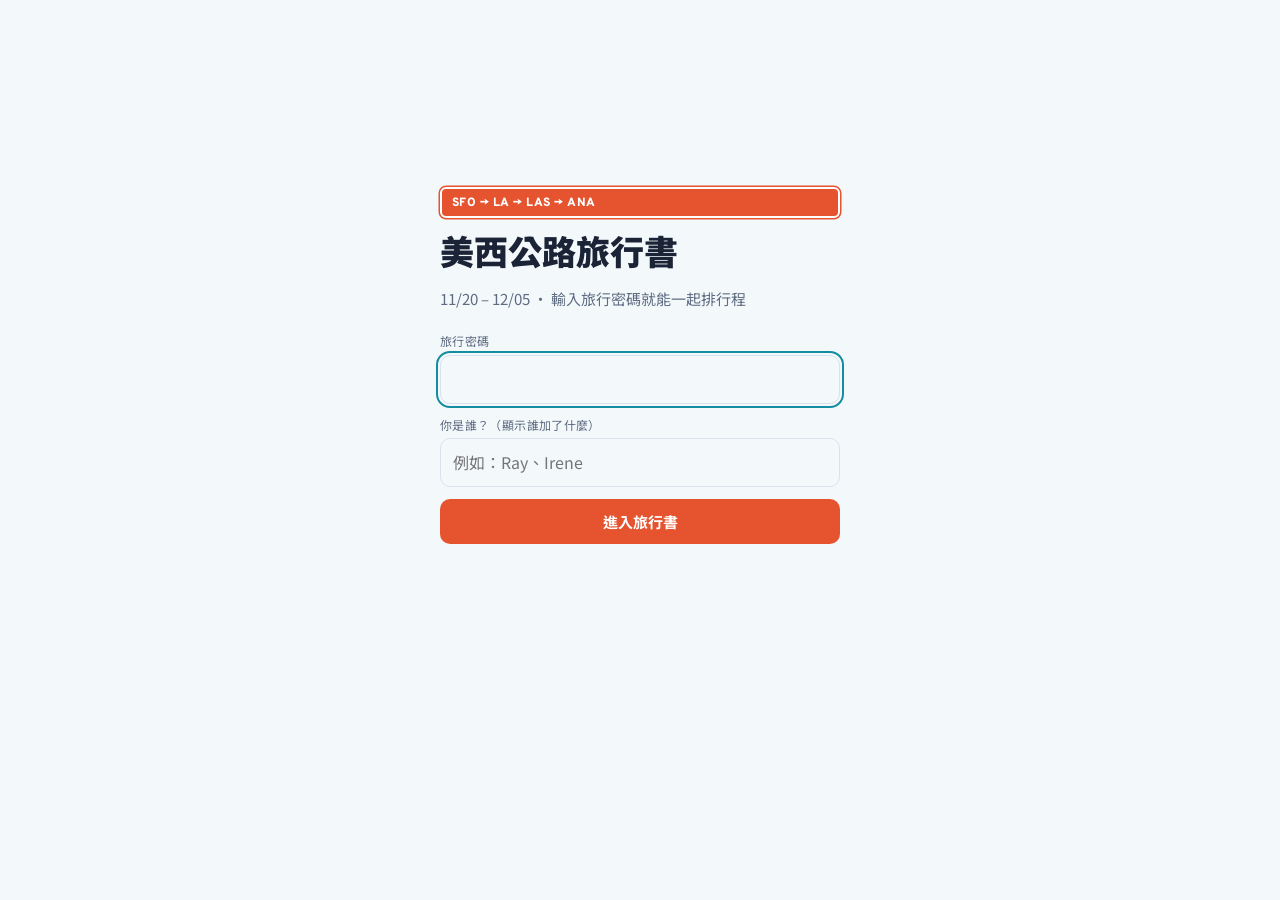
==== commit d896574b: "AI 判斷改用結構化輸出、伺服器去重複和每日上限；網頁任何方式貼上網址都會自動判斷，加入等待秒數和逾時 Co-Authored-By: Claude Opus 5.5 <noreply@anthrop" ====
--- a/index.html
+++ b/index.html
@@ -9,7 +9,7 @@
 <link rel="preconnect" href="https://fonts.googleapis.com">
 <link rel="preconnect" href="https://fonts.gstatic.com" crossorigin>
 <link rel="stylesheet" href="https://fonts.googleapis.com/css2?family=Overpass:wght@400;600;800;900&family=Overpass+Mono:wght@500;700&family=Noto+Sans+TC:wght@400;500;700;900&display=swap">
-<link rel="stylesheet" href="style.css?v=15">
+<link rel="stylesheet" href="style.css?v=16">
 <link rel="icon" href="data:image/svg+xml,%3Csvg xmlns='http://www.w3.org/2000/svg' viewBox='0 0 64 64'%3E%3Crect x='4' y='10' width='56' height='44' rx='8' fill='%23FF8A4C' stroke='white' stroke-width='3'/%3E%3Cpath d='M18 40h28M32 22v18m-8-8 8-10 8 10' stroke='white' stroke-width='5' fill='none' stroke-linecap='round' stroke-linejoin='round'/%3E%3C/svg%3E">
 </head>
 <body>
@@ -111,6 +111,6 @@
 <div class="toast" id="toast" role="status" aria-live="polite" hidden></div>
 
 <script src="config.js"></script>
-<script src="app.js?v=15"></script>
+<script src="app.js?v=16"></script>
 </body>
 </html>
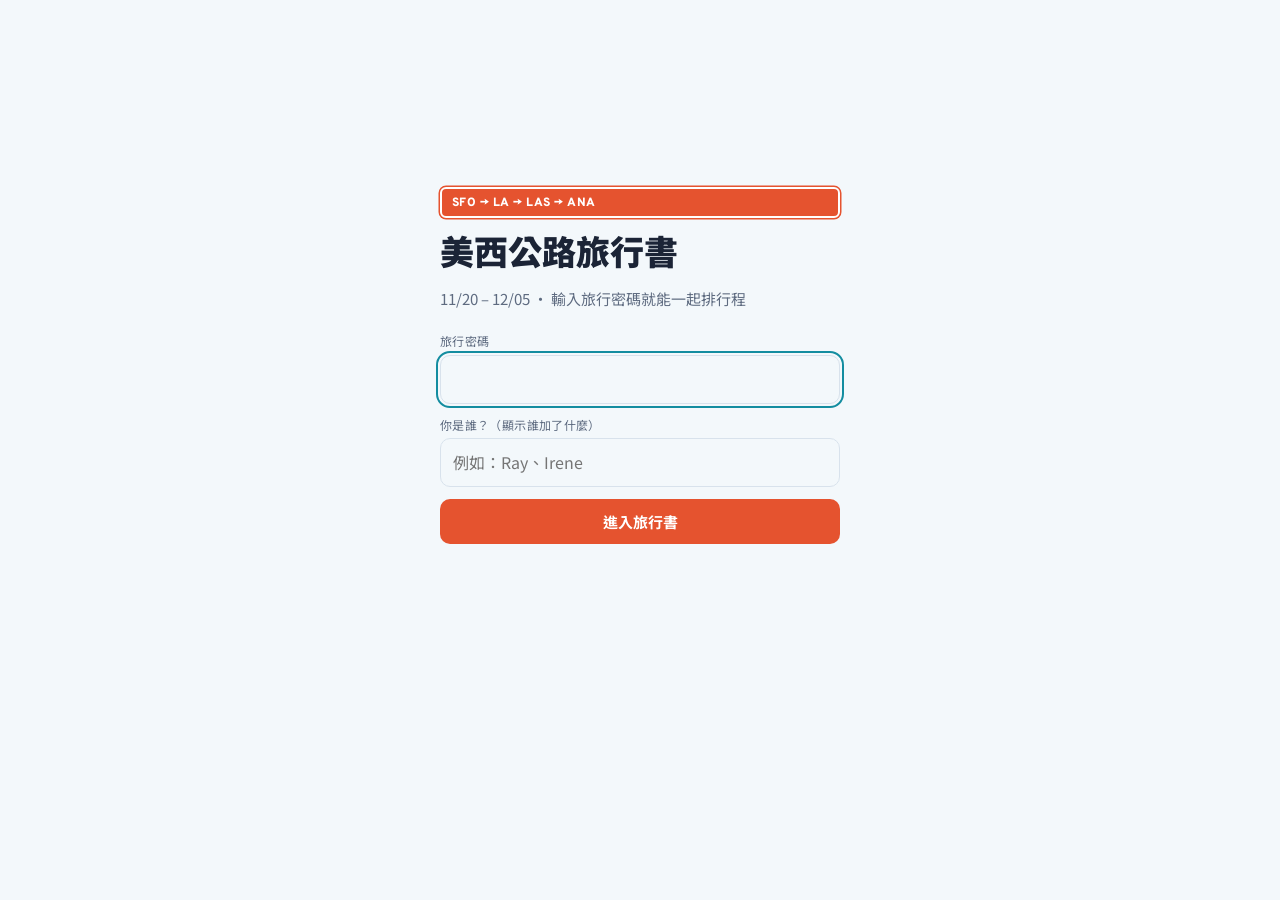
==== commit 324f50de: "新增行李清單頁面：分類、誰帶、要買、出發前／回程兩段勾選、建議清單，旅遊書導覽列加入連結 資料表設定在 supabase/packing.sql  Co-Authored-By: Claude Opu" ====
--- a/index.html
+++ b/index.html
@@ -111,6 +111,6 @@
 <div class="toast" id="toast" role="status" aria-live="polite" hidden></div>
 
 <script src="config.js"></script>
-<script src="app.js?v=16"></script>
+<script src="app.js?v=17"></script>
 </body>
 </html>
